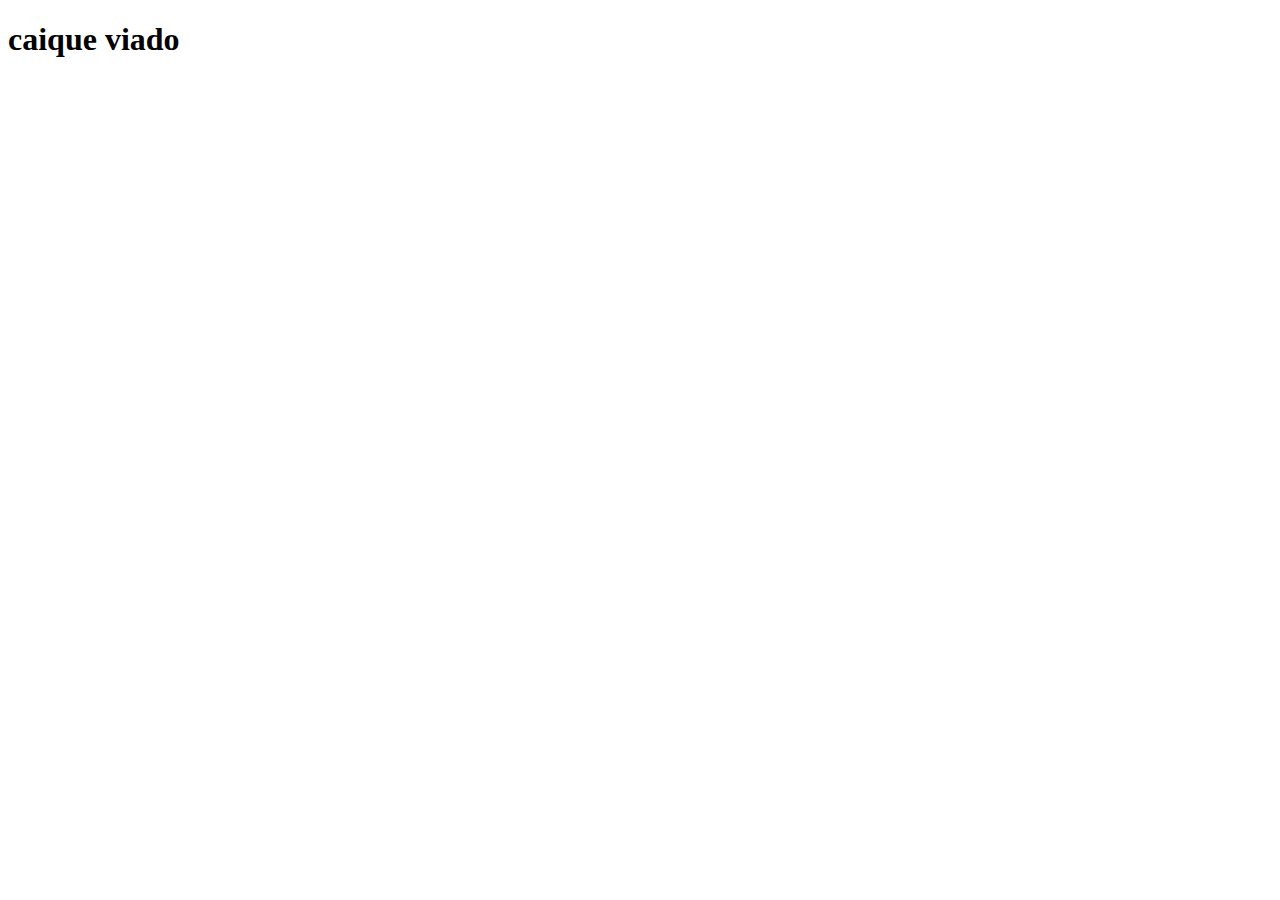
==== pages/game.html @ ddfa11d5 "commit #1" ====
<!DOCTYPE html>
<html lang="en">
<head>
    <meta charset="UTF-8">
    <meta http-equiv="X-UA-Compatible" content="IE=edge">
    <meta name="viewport" content="width=device-width, initial-scale=1.0">
    <title>Memory Game</title>
</head>
<body>
    <h1>caique viado</h1>
</body>
</html>
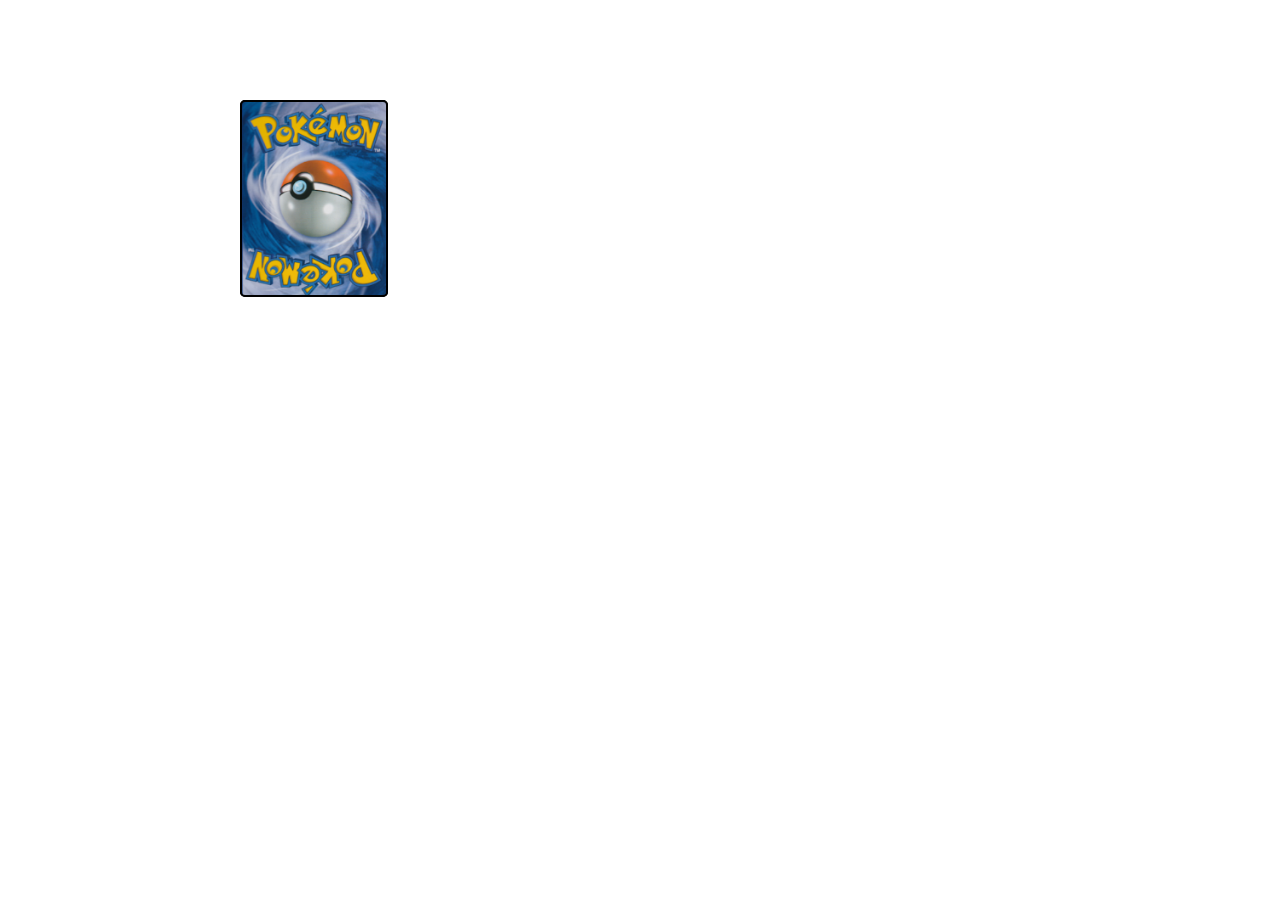
==== commit d3616134: "commit #2" ====
--- a/pages/game.html
+++ b/pages/game.html
@@ -4,9 +4,19 @@
     <meta charset="UTF-8">
     <meta http-equiv="X-UA-Compatible" content="IE=edge">
     <meta name="viewport" content="width=device-width, initial-scale=1.0">
+    <link rel="stylesheet" href="../css/reset.css">
+    <link rel="stylesheet" href="../css/game.css">
     <title>Memory Game</title>
 </head>
 <body>
-    <h1>caique viado</h1>
+    <div class="grid">
+        <div class="card">
+            <div class="face front"></div>
+            <div class="face back"></div>
+        </div>
+    </div>
+
+    <script src="../js/game.js"></script>
+
 </body>
 </html>--- a/css/game.css
+++ b/css/game.css
@@ -0,0 +1,42 @@
+.grid {
+    display: grid;
+    grid-template-columns: repeat(5, 1fr);
+    gap: 15px;
+    width: 100%;
+    max-width: 800px;
+    margin: 100px auto;
+  }
+  
+.card {
+    aspect-ratio: 3/4;
+    width: 100%;
+    border-radius: 5px;
+    position: relative;
+    transition: all 400ms ease;
+    transform-style: preserve-3d;
+  }
+  
+.face {
+    width: 100%;
+    height: 100%;
+    position: absolute;
+    background-size: cover;
+    background-position: center;
+    border: 2px solid black;
+    border-radius: 5px;
+    transition: all 400ms ease;
+  }
+  
+.front {
+    background-image: url('../images/jigglypuff.png');
+    transform: rotateY(180deg);
+  }
+  
+.back {
+    background-image: url('../images/card.png');
+    backface-visibility: hidden;
+  }
+  
+.card:hover {
+    transform: rotateY(180deg);
+}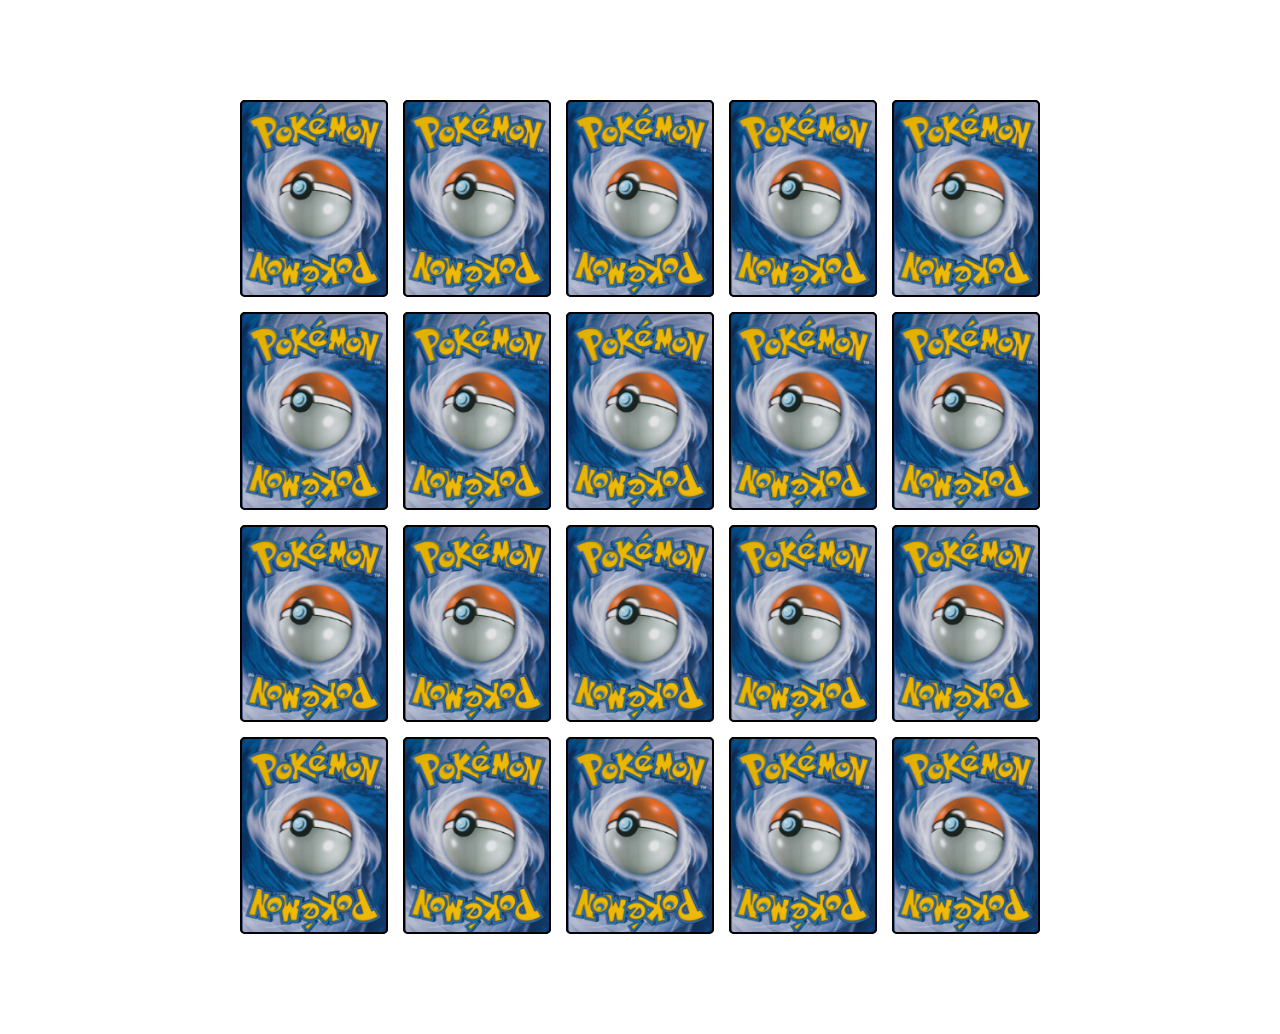
==== commit 36731ac6: "commit #3" ====
--- a/pages/game.html
+++ b/pages/game.html
@@ -1,22 +1,16 @@
 <!DOCTYPE html>
 <html lang="en">
 <head>
-    <meta charset="UTF-8">
-    <meta http-equiv="X-UA-Compatible" content="IE=edge">
-    <meta name="viewport" content="width=device-width, initial-scale=1.0">
-    <link rel="stylesheet" href="../css/reset.css">
-    <link rel="stylesheet" href="../css/game.css">
-    <title>Memory Game</title>
+  <meta charset="UTF-8">
+  <meta name="viewport" content="width=device-width, initial-scale=1.0">
+
+  <link rel="stylesheet" href="../css/reset.css">
+  <link rel="stylesheet" href="../css/game.css">
+  <title>Memory Game</title>
 </head>
 <body>
-    <div class="grid">
-        <div class="card">
-            <div class="face front"></div>
-            <div class="face back"></div>
-        </div>
-    </div>
 
-    <script src="../js/game.js"></script>
-
+  <div class="grid"></div>
+  <script src="../js/game.js"></script>
 </body>
 </html>--- a/css/game.css
+++ b/css/game.css
@@ -28,7 +28,6 @@
   }
   
 .front {
-    background-image: url('../images/jigglypuff.png');
     transform: rotateY(180deg);
   }
   
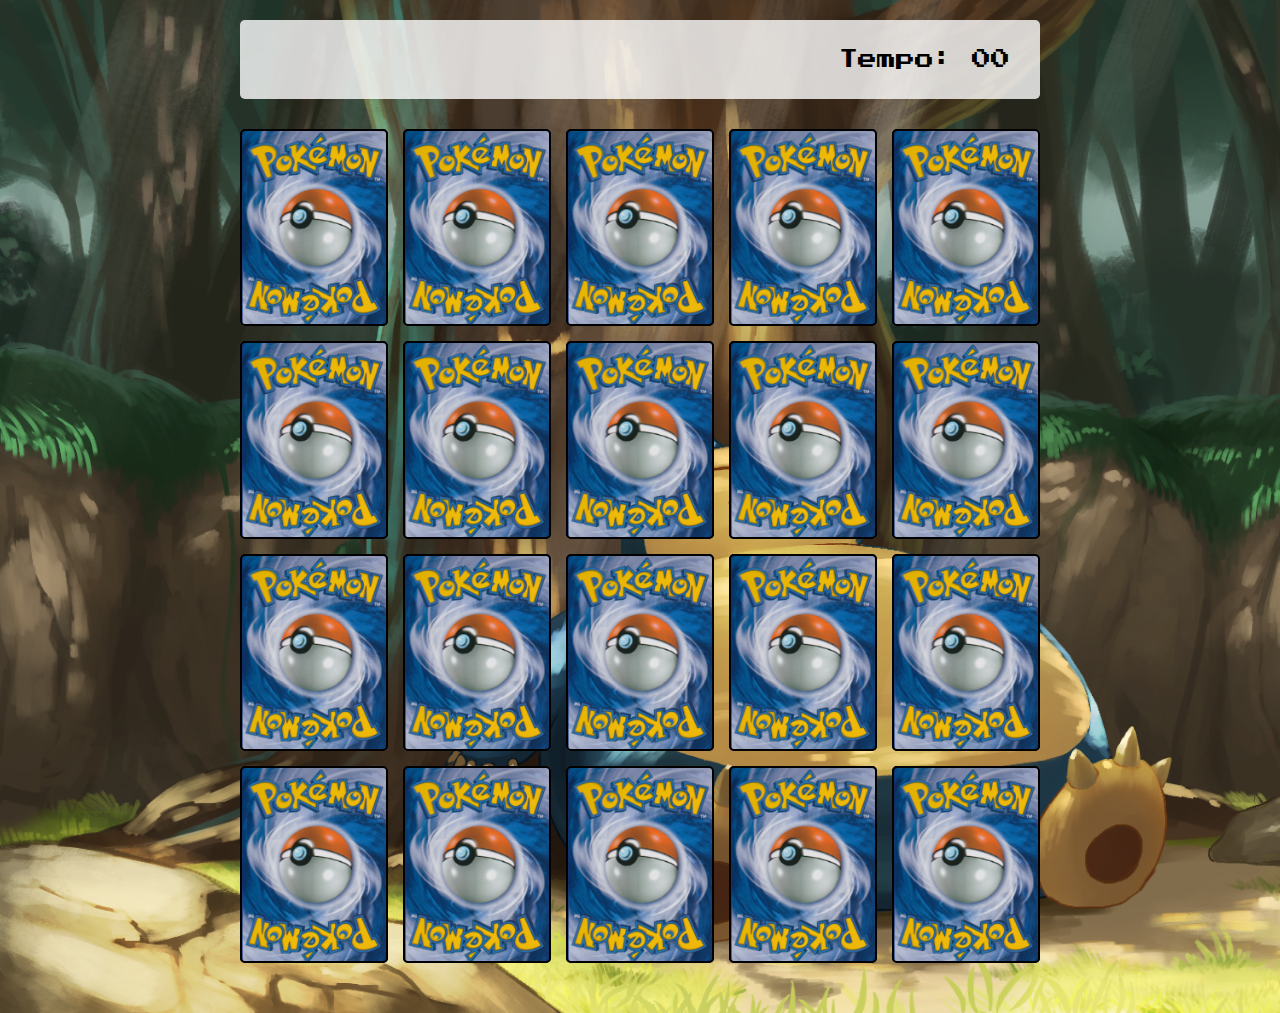
==== commit c3aa03d9: "commit #4" ====
--- a/pages/game.html
+++ b/pages/game.html
@@ -6,11 +6,21 @@
 
   <link rel="stylesheet" href="../css/reset.css">
   <link rel="stylesheet" href="../css/game.css">
+
+  <script defer src="../js/game.js"></script>
+
   <title>Memory Game</title>
 </head>
 <body>
 
-  <div class="grid"></div>
-  <script src="../js/game.js"></script>
+  <main>
+    <header>
+      <span class="player"></span>
+      <span>Tempo: <span class="timer">00</span></span>
+    </header>
+  
+    <div class="grid"></div>
+  </main>
+
 </body>
-</html>+</html>
--- a/css/game.css
+++ b/css/game.css
@@ -1,22 +1,48 @@
-.grid {
+main {
+    display: flex;
+    flex-direction: column;
+    width: 100%;
+    background-image: url('../images/bg.jpg');
+    background-size: cover;
+    min-height: 100vh;
+    align-items: center;
+    justify-content: center;
+    padding: 20px 20px 50px;
+  }
+  
+  header {
+    display: flex;
+    align-items: center;
+    justify-content: space-between;
+    background-color: rgba(255, 255, 255, 0.8);
+    font-size: 1.2em;
+    width: 100%;
+    max-width: 800px;
+    padding: 30px;
+    margin: 0 0 30px;
+    border-radius: 5px;
+  }
+  
+  .grid {
     display: grid;
     grid-template-columns: repeat(5, 1fr);
     gap: 15px;
     width: 100%;
     max-width: 800px;
-    margin: 100px auto;
+    margin: 0 auto;
   }
   
-.card {
+  .card {
     aspect-ratio: 3/4;
     width: 100%;
     border-radius: 5px;
     position: relative;
     transition: all 400ms ease;
     transform-style: preserve-3d;
+    background-color: #ccc;
   }
   
-.face {
+  .face {
     width: 100%;
     height: 100%;
     position: absolute;
@@ -27,15 +53,21 @@
     transition: all 400ms ease;
   }
   
-.front {
+  .front {
     transform: rotateY(180deg);
   }
   
-.back {
+  .back {
     background-image: url('../images/card.png');
     backface-visibility: hidden;
   }
   
-.card:hover {
+  .reveal-card {
     transform: rotateY(180deg);
-}+  }
+  
+  .disabled-card {
+    filter: saturate(0);
+    opacity: 0.5;
+  }
+  